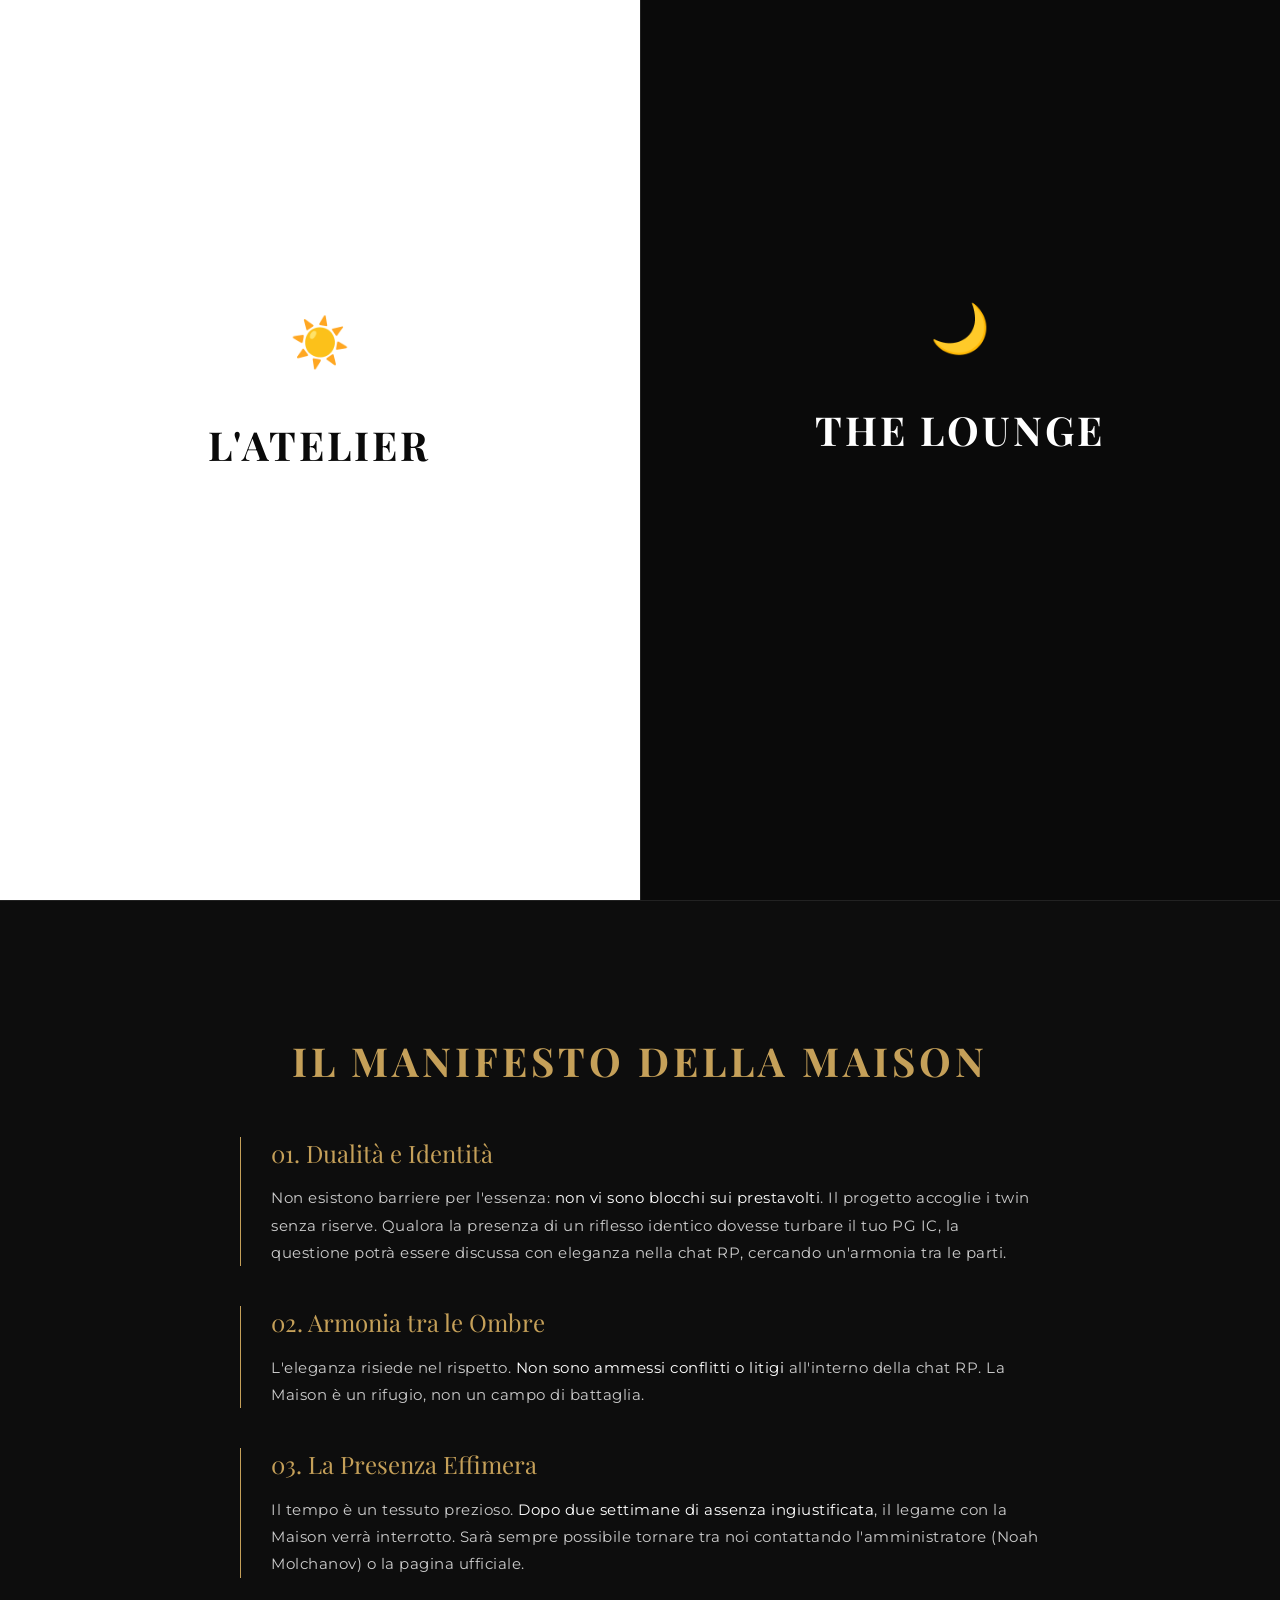
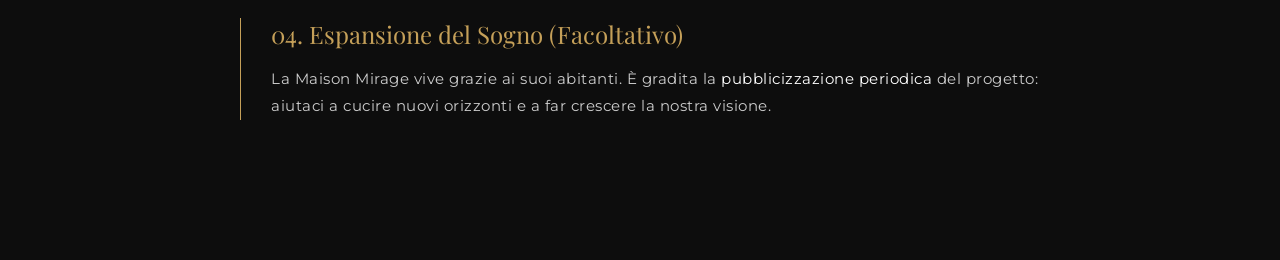
==== index.html @ c8e236e5 "Add files via upload" ====
<!DOCTYPE html>
<html lang="it">

<head>
    <meta charset="UTF-8">
    <meta name="viewport" content="width=device-width, initial-scale=1.0">
    <title>La Maison Mirage | Atelier & Lounge</title>
    <link
        href="https://fonts.googleapis.com/css2?family=Playfair+Display:ital,wght@0,400;0,700;1,400&family=Montserrat:wght@200;400&display=swap"
        rel="stylesheet">
    <style>
        :root {
            --white: #ffffff;
            --black: #0a0a0a;
            --gold: #c5a059;
            --transition: all 0.8s cubic-bezier(0.77, 0, 0.175, 1);
        }

        body,
        html {
            margin: 0;
            padding: 0;
            font-family: 'Montserrat', sans-serif;
            overflow-x: hidden;
            background-color: var(--black);
        }

        .split-container {
            display: flex;
            height: 100vh;
            width: 100vw;
            overflow: hidden;
        }

        .side {
            flex: 1;
            display: flex;
            flex-direction: column;
            align-items: center;
            justify-content: center;
            padding: 40px;
            text-align: center;
            transition: var(--transition);
            position: relative;
            cursor: pointer;
            text-decoration: none;
        }

        .day {
            background-color: var(--white);
            color: var(--black);
        }

        .day:hover {
            flex: 1.5;
        }

        .night {
            background-color: var(--black);
            color: var(--white);
            border-left: 1px solid #222;
        }

        .night:hover {
            flex: 1.5;
        }

        .icon {
            font-size: 3rem;
            margin-bottom: 20px;
            transition: transform 0.5s ease;
        }

        .side:hover .icon {
            transform: scale(1.2) rotate(10deg);
        }

        h1 {
            font-family: 'Playfair Display', serif;
            font-size: 2.5rem;
            letter-spacing: 3px;
            text-transform: uppercase;
        }

        .poetic-text {
            max-width: 400px;
            line-height: 1.8;
            font-style: italic;
            opacity: 0;
            transform: translateY(20px);
            transition: var(--transition);
        }

        .side:hover .poetic-text {
            opacity: 1;
            transform: translateY(0);
        }

        .final-quote {
            height: 60vh;
            display: flex;
            align-items: center;
            justify-content: center;
            background: linear-gradient(to bottom, #0a0a0a, #1a1a1a);
            color: var(--white);
            padding: 20px;
        }

        .quote-text {
            font-family: 'Playfair Display', serif;
            font-size: 1.8rem;
            text-align: center;
            max-width: 800px;
            border-top: 1px solid var(--gold);
            border-bottom: 1px solid var(--gold);
            padding: 40px 20px;
            line-height: 1.5;
        }

        @media (max-width: 768px) {
            .split-container {
                flex-direction: column;
            }

            .side:hover {
                flex: 1;
            }

            h1 {
                font-size: 1.8rem;
            }
        }

        .rules-section {
            padding: 100px 20px;
            background-color: #0d0d0d;
            color: var(--white);
            display: flex;
            flex-direction: column;
            align-items: center;
            border-top: 1px solid #222;
        }

        .rules-container {
            max-width: 800px;
            width: 100%;
        }

        .rules-title {
            font-family: 'Playfair Display', serif;
            font-size: 2.5rem;
            color: var(--gold);
            text-align: center;
            margin-bottom: 50px;
            text-transform: uppercase;
            letter-spacing: 4px;
        }

        .rule-item {
            margin-bottom: 40px;
            padding-left: 30px;
            border-left: 1px solid var(--gold);
            position: relative;
        }

        .rule-number {
            font-family: 'Playfair Display', serif;
            font-size: 1.5rem;
            color: var(--gold);
            margin-bottom: 10px;
            display: block;
        }

        .rule-text {
            font-size: 0.95rem;
            line-height: 1.8;
            color: #ccc;
            letter-spacing: 0.5px;
        }

        .rule-highlight {
            color: var(--white);
            font-weight: 400;
        }
    </style>
</head>

<body>
    <div class="split-container">
        <a href="atelier.html" class="side day">
            <div class="icon">☀️</div>
            <h1>L'Atelier</h1>
            <p class="poetic-text">"Dove il filo diventa destino e la luce scolpisce l'eleganza. Entra nel tempio della
                creazione."</p>
        </a>
        <a href="lounge.html" class="side night">
            <div class="icon">🌙</div>
            <h1>The Lounge</h1>
            <p class="poetic-text">"Quando il sole tramonta, l'anima si svela tra vapori di cristallo e ombre di
                velluto. Immergiti nel mistero."</p>
        </a>
    </div>
    <section class="rules-section">
        <div class="rules-container">
            <h2 class="rules-title">Il Manifesto della Maison</h2>

            <div class="rule-item">
                <span class="rule-number">01. Dualità e Identità</span>
                <p class="rule-text">
                    Non esistono barriere per l'essenza: <span class="rule-highlight">non vi sono blocchi sui
                        prestavolti</span>.
                    Il progetto accoglie i twin senza riserve. Qualora la presenza di un riflesso identico dovesse
                    turbare il tuo PG IC,
                    la questione potrà essere discussa con eleganza nella chat RP, cercando un'armonia tra le parti.
                </p>
            </div>

            <div class="rule-item">
                <span class="rule-number">02. Armonia tra le Ombre</span>
                <p class="rule-text">
                    L'eleganza risiede nel rispetto. <span class="rule-highlight">Non sono ammessi conflitti o
                        litigi</span> all'interno della chat RP.
                    La Maison è un rifugio, non un campo di battaglia.
                </p>
            </div>

            <div class="rule-item">
                <span class="rule-number">03. La Presenza Effimera</span>
                <p class="rule-text">
                    Il tempo è un tessuto prezioso. <span class="rule-highlight">Dopo due settimane di assenza
                        ingiustificata</span>, il legame con la Maison verrà interrotto.
                    Sarà sempre possibile tornare tra noi contattando l'amministratore (Noah Molchanov) o la pagina
                    ufficiale.
                </p>
            </div>

            <div class="rule-item">
                <span class="rule-number">04. Espansione del Sogno (Facoltativo)</span>
                <p class="rule-text">
                    La Maison Mirage vive grazie ai suoi abitanti. È gradita la <span
                        class="rule-highlight">pubblicizzazione periodica</span> del progetto:
                    aiutaci a cucire nuovi orizzonti e a far crescere la nostra visione.
                </p>
            </div>
        </div>
    </section>

</body>

</html>
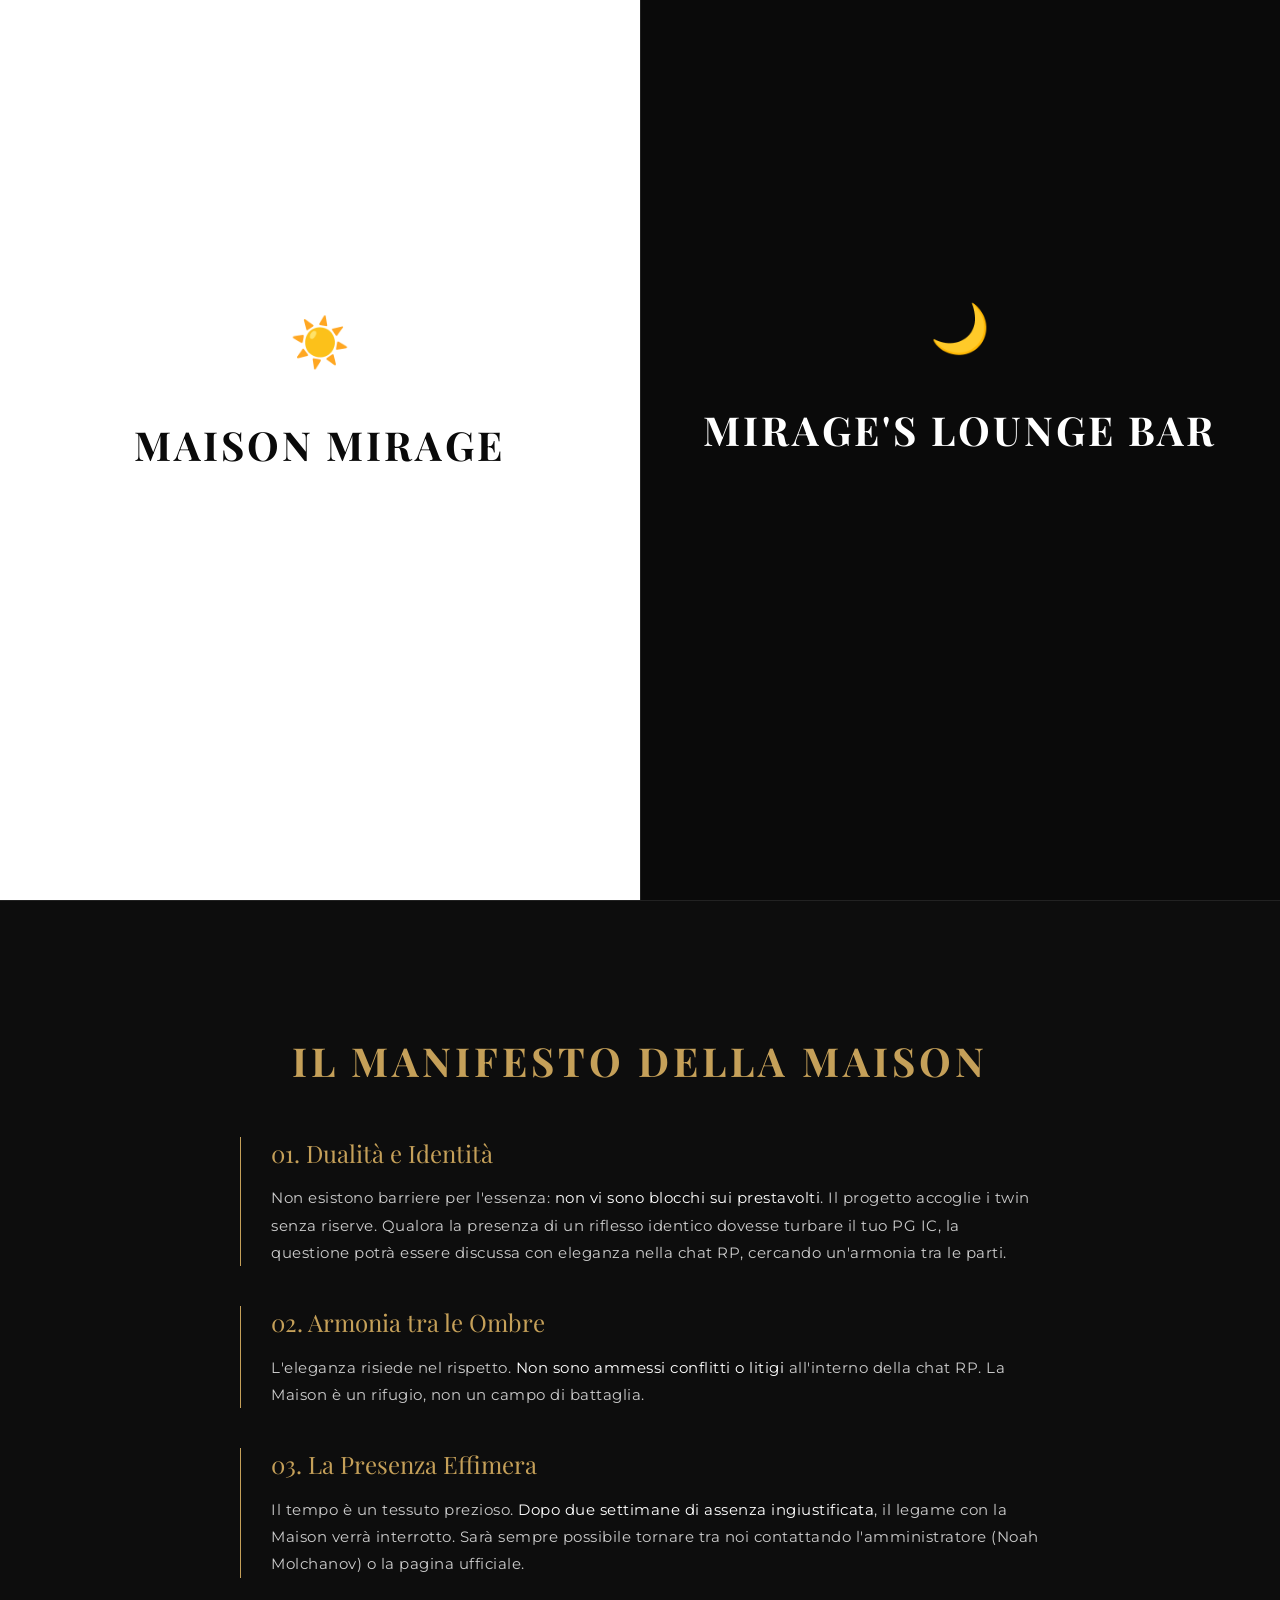
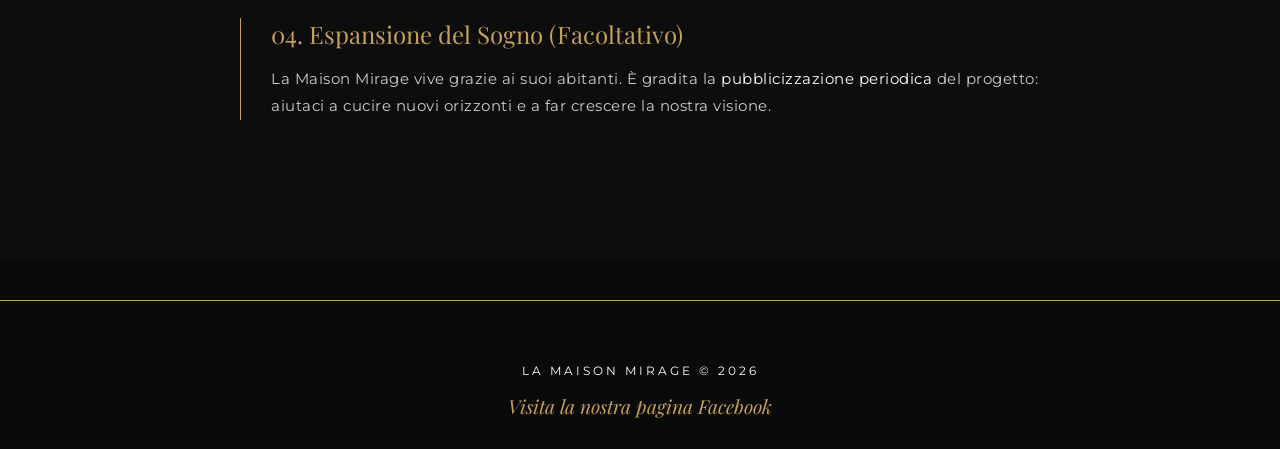
==== commit c8507479: "Add files via upload" ====
--- a/index.html
+++ b/index.html
@@ -8,179 +8,36 @@
     <link
         href="https://fonts.googleapis.com/css2?family=Playfair+Display:ital,wght@0,400;0,700;1,400&family=Montserrat:wght@200;400&display=swap"
         rel="stylesheet">
+    <link rel="stylesheet" href="index.css">
     <style>
-        :root {
-            --white: #ffffff;
-            --black: #0a0a0a;
-            --gold: #c5a059;
-            --transition: all 0.8s cubic-bezier(0.77, 0, 0.175, 1);
+        .site-footer {
+            text-align: center;
+            padding: 50px 20px 30px;
+            margin-top: 40px;
+            border-top: 1px solid var(--gold);
         }
 
-        body,
-        html {
-            margin: 0;
-            padding: 0;
+        .footer-text {
             font-family: 'Montserrat', sans-serif;
-            overflow-x: hidden;
-            background-color: var(--black);
+            font-size: 0.75rem;
+            text-transform: uppercase;
+            letter-spacing: 3px;
+            margin-bottom: 15px;
+            color: var(--white);
+            /* Su sfondi scuri o chiari prende il colore di default del body */
         }
 
-        .split-container {
-            display: flex;
-            height: 100vh;
-            width: 100vw;
-            overflow: hidden;
+        .social-link {
+            color: var(--gold);
+            text-decoration: none;
+            font-family: 'Playfair Display', serif;
+            font-size: 1.2rem;
+            font-style: italic;
+            transition: opacity 0.4s ease;
         }
 
-        .side {
-            flex: 1;
-            display: flex;
-            flex-direction: column;
-            align-items: center;
-            justify-content: center;
-            padding: 40px;
-            text-align: center;
-            transition: var(--transition);
-            position: relative;
-            cursor: pointer;
-            text-decoration: none;
-        }
-
-        .day {
-            background-color: var(--white);
-            color: var(--black);
-        }
-
-        .day:hover {
-            flex: 1.5;
-        }
-
-        .night {
-            background-color: var(--black);
-            color: var(--white);
-            border-left: 1px solid #222;
-        }
-
-        .night:hover {
-            flex: 1.5;
-        }
-
-        .icon {
-            font-size: 3rem;
-            margin-bottom: 20px;
-            transition: transform 0.5s ease;
-        }
-
-        .side:hover .icon {
-            transform: scale(1.2) rotate(10deg);
-        }
-
-        h1 {
-            font-family: 'Playfair Display', serif;
-            font-size: 2.5rem;
-            letter-spacing: 3px;
-            text-transform: uppercase;
-        }
-
-        .poetic-text {
-            max-width: 400px;
-            line-height: 1.8;
-            font-style: italic;
-            opacity: 0;
-            transform: translateY(20px);
-            transition: var(--transition);
-        }
-
-        .side:hover .poetic-text {
-            opacity: 1;
-            transform: translateY(0);
-        }
-
-        .final-quote {
-            height: 60vh;
-            display: flex;
-            align-items: center;
-            justify-content: center;
-            background: linear-gradient(to bottom, #0a0a0a, #1a1a1a);
-            color: var(--white);
-            padding: 20px;
-        }
-
-        .quote-text {
-            font-family: 'Playfair Display', serif;
-            font-size: 1.8rem;
-            text-align: center;
-            max-width: 800px;
-            border-top: 1px solid var(--gold);
-            border-bottom: 1px solid var(--gold);
-            padding: 40px 20px;
-            line-height: 1.5;
-        }
-
-        @media (max-width: 768px) {
-            .split-container {
-                flex-direction: column;
-            }
-
-            .side:hover {
-                flex: 1;
-            }
-
-            h1 {
-                font-size: 1.8rem;
-            }
-        }
-
-        .rules-section {
-            padding: 100px 20px;
-            background-color: #0d0d0d;
-            color: var(--white);
-            display: flex;
-            flex-direction: column;
-            align-items: center;
-            border-top: 1px solid #222;
-        }
-
-        .rules-container {
-            max-width: 800px;
-            width: 100%;
-        }
-
-        .rules-title {
-            font-family: 'Playfair Display', serif;
-            font-size: 2.5rem;
-            color: var(--gold);
-            text-align: center;
-            margin-bottom: 50px;
-            text-transform: uppercase;
-            letter-spacing: 4px;
-        }
-
-        .rule-item {
-            margin-bottom: 40px;
-            padding-left: 30px;
-            border-left: 1px solid var(--gold);
-            position: relative;
-        }
-
-        .rule-number {
-            font-family: 'Playfair Display', serif;
-            font-size: 1.5rem;
-            color: var(--gold);
-            margin-bottom: 10px;
-            display: block;
-        }
-
-        .rule-text {
-            font-size: 0.95rem;
-            line-height: 1.8;
-            color: #ccc;
-            letter-spacing: 0.5px;
-        }
-
-        .rule-highlight {
-            color: var(--white);
-            font-weight: 400;
+        .social-link:hover {
+            opacity: 0.6;
         }
     </style>
 </head>
@@ -189,13 +46,13 @@
     <div class="split-container">
         <a href="atelier.html" class="side day">
             <div class="icon">☀️</div>
-            <h1>L'Atelier</h1>
+            <h1>Maison Mirage</h1>
             <p class="poetic-text">"Dove il filo diventa destino e la luce scolpisce l'eleganza. Entra nel tempio della
                 creazione."</p>
         </a>
         <a href="lounge.html" class="side night">
             <div class="icon">🌙</div>
-            <h1>The Lounge</h1>
+            <h1>Mirage's Lounge Bar</h1>
             <p class="poetic-text">"Quando il sole tramonta, l'anima si svela tra vapori di cristallo e ombre di
                 velluto. Immergiti nel mistero."</p>
         </a>
@@ -245,6 +102,14 @@
         </div>
     </section>
 
+
+    <footer class="site-footer">
+        <p class="footer-text">La Maison Mirage &copy; 2026</p>
+        <a href="https://www.facebook.com/share/18HmJnNDs8" target="_blank" class="social-link">
+            Visita la nostra pagina Facebook
+        </a>
+    </footer>
+
 </body>
 
 </html>
--- a/index.css
+++ b/index.css
@@ -0,0 +1,173 @@
+:root {
+    --white: #ffffff;
+    --black: #0a0a0a;
+    --gold: #c5a059;
+    --transition: all 0.8s cubic-bezier(0.77, 0, 0.175, 1);
+}
+
+body,
+html {
+    margin: 0;
+    padding: 0;
+    font-family: 'Montserrat', sans-serif;
+    overflow-x: hidden;
+    background-color: var(--black);
+}
+
+.split-container {
+    display: flex;
+    height: 100vh;
+    width: 100vw;
+    overflow: hidden;
+}
+
+.side {
+    flex: 1;
+    display: flex;
+    flex-direction: column;
+    align-items: center;
+    justify-content: center;
+    padding: 40px;
+    text-align: center;
+    transition: var(--transition);
+    position: relative;
+    cursor: pointer;
+    text-decoration: none;
+}
+
+.day {
+    background-color: var(--white);
+    color: var(--black);
+}
+
+.day:hover {
+    flex: 1.5;
+}
+
+.night {
+    background-color: var(--black);
+    color: var(--white);
+    border-left: 1px solid #222;
+}
+
+.night:hover {
+    flex: 1.5;
+}
+
+.icon {
+    font-size: 3rem;
+    margin-bottom: 20px;
+    transition: transform 0.5s ease;
+}
+
+.side:hover .icon {
+    transform: scale(1.2) rotate(10deg);
+}
+
+h1 {
+    font-family: 'Playfair Display', serif;
+    font-size: 2.5rem;
+    letter-spacing: 3px;
+    text-transform: uppercase;
+}
+
+.poetic-text {
+    max-width: 400px;
+    line-height: 1.8;
+    font-style: italic;
+    opacity: 0;
+    transform: translateY(20px);
+    transition: var(--transition);
+}
+
+.side:hover .poetic-text {
+    opacity: 1;
+    transform: translateY(0);
+}
+
+.final-quote {
+    height: 60vh;
+    display: flex;
+    align-items: center;
+    justify-content: center;
+    background: linear-gradient(to bottom, #0a0a0a, #1a1a1a);
+    color: var(--white);
+    padding: 20px;
+}
+
+.quote-text {
+    font-family: 'Playfair Display', serif;
+    font-size: 1.8rem;
+    text-align: center;
+    max-width: 800px;
+    border-top: 1px solid var(--gold);
+    border-bottom: 1px solid var(--gold);
+    padding: 40px 20px;
+    line-height: 1.5;
+}
+
+@media (max-width: 768px) {
+    .split-container {
+        flex-direction: column;
+    }
+
+    .side:hover {
+        flex: 1;
+    }
+
+    h1 {
+        font-size: 1.8rem;
+    }
+}
+
+.rules-section {
+    padding: 100px 20px;
+    background-color: #0d0d0d;
+    color: var(--white);
+    display: flex;
+    flex-direction: column;
+    align-items: center;
+    border-top: 1px solid #222;
+}
+
+.rules-container {
+    max-width: 800px;
+    width: 100%;
+}
+
+.rules-title {
+    font-family: 'Playfair Display', serif;
+    font-size: 2.5rem;
+    color: var(--gold);
+    text-align: center;
+    margin-bottom: 50px;
+    text-transform: uppercase;
+    letter-spacing: 4px;
+}
+
+.rule-item {
+    margin-bottom: 40px;
+    padding-left: 30px;
+    border-left: 1px solid var(--gold);
+    position: relative;
+}
+
+.rule-number {
+    font-family: 'Playfair Display', serif;
+    font-size: 1.5rem;
+    color: var(--gold);
+    margin-bottom: 10px;
+    display: block;
+}
+
+.rule-text {
+    font-size: 0.95rem;
+    line-height: 1.8;
+    color: #ccc;
+    letter-spacing: 0.5px;
+}
+
+.rule-highlight {
+    color: var(--white);
+    font-weight: 400;
+}
